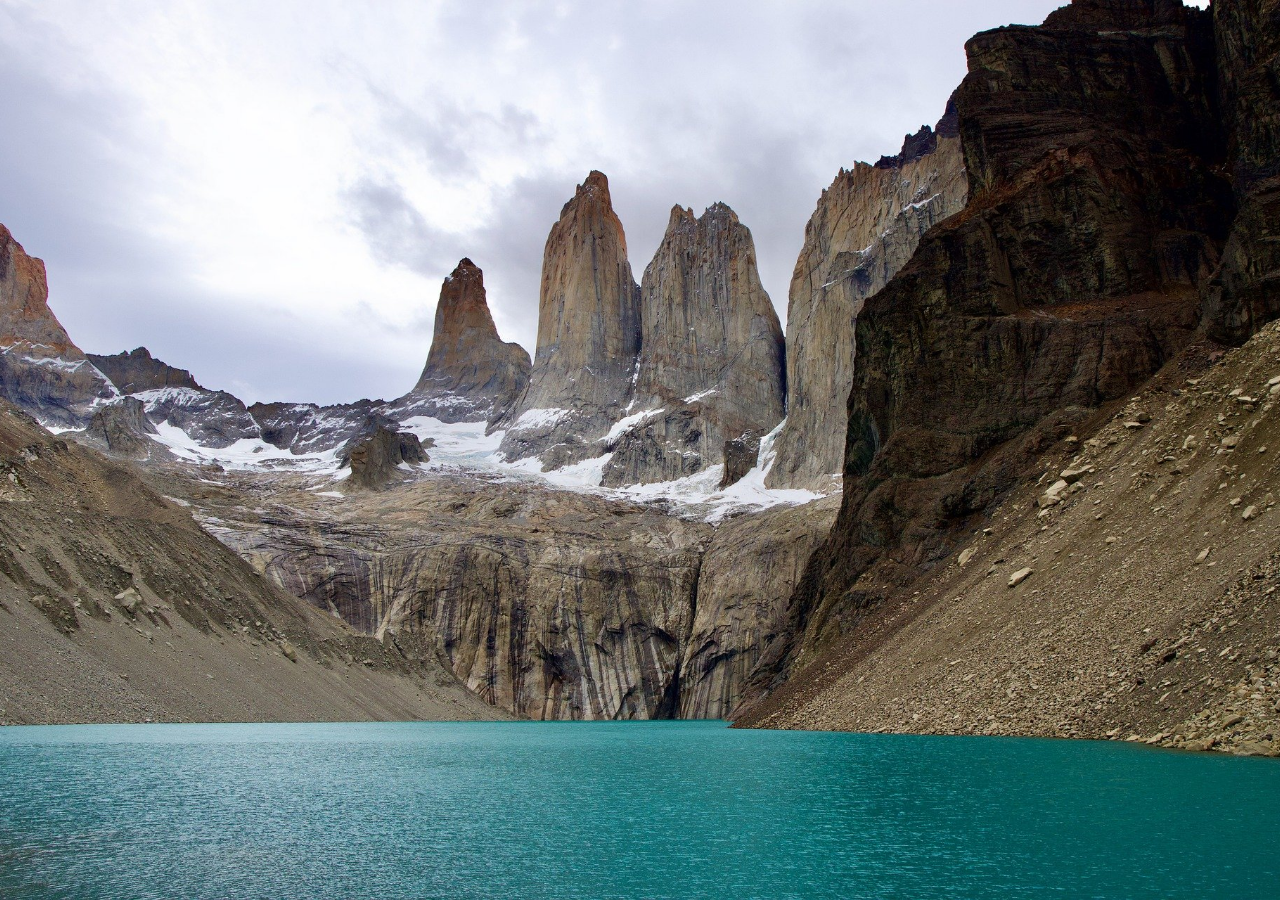
==== slides-lang/out/index.html @ 51832131 "Restructure project" ====
<html>
            <head>
            <link href="style.css" rel="stylesheet"/>
            <script src="navigation.js"></script>

            <!-- For Google font! -->
            <link rel="preconnect" href="https://fonts.googleapis.com">
            <link rel="preconnect" href="https://fonts.gstatic.com" crossorigin>
</head>
            <body onload="init()" onkeydown="keydown(event)">
<section id="intro" class="slide">
<div id="intro-lbl" class="label">
<p>Hello World</p>

</div>
<img id="intro-i" class="image" src="./assets/mountain.jpg"/>
</section>
<section id="hello" class="slide">
<div id="hello-a" class="label">
<p>&quot;&quot; # This could be a title</p>

<ul>
<li>With a list</li>

<li>of elements</li>

<li>to have a nice markdown support</li>

<li>which should be all that&#8217;s needed for text. probably! &quot;&quot;</li>
</ul>

</div>
</section>
</body></html>
---- slides-lang/out/style.css ----
body,
p,
h1,
h2,
h3,
h4,
h5,
h6 {
    padding: 0;
    margin: 0;
}

ul,
ol {
    margin: 0;
}

.slide {
    height: 100dvh;
    width: 100dvw;
    padding: 0;
    margin: 0;
    display: none;
}

.slide.active {
    display: block;
}

.label,
.image {
    position: absolute;
}

.image {
    max-width: 100dvw;
    max-height: 100dvh;
    object-fit: contain;
    object-position: center;
}

.flex {
    display: flex;
}

.horizontal-center {
    display: flex;
    justify-content: center;
    width: 100%;
}

#intro { background: rgb(255, 127, 127, 1);
 }
#intro-lbl {
top: unset;
left: unset;

background: rgb(97, 97, 97, 1);

color: rgb(255, 255, 255, 1);

}
#intro-i {
top: unset;
bottom: unset;
height: 100%;
left: unset;
bottom: unset;
width: 100%;

object-fit: cover;

}
#hello-a {
top: unset;
left: unset;

background: rgb(255, 0, 255, 1);

color: rgb(0, 128, 0, 1);

}
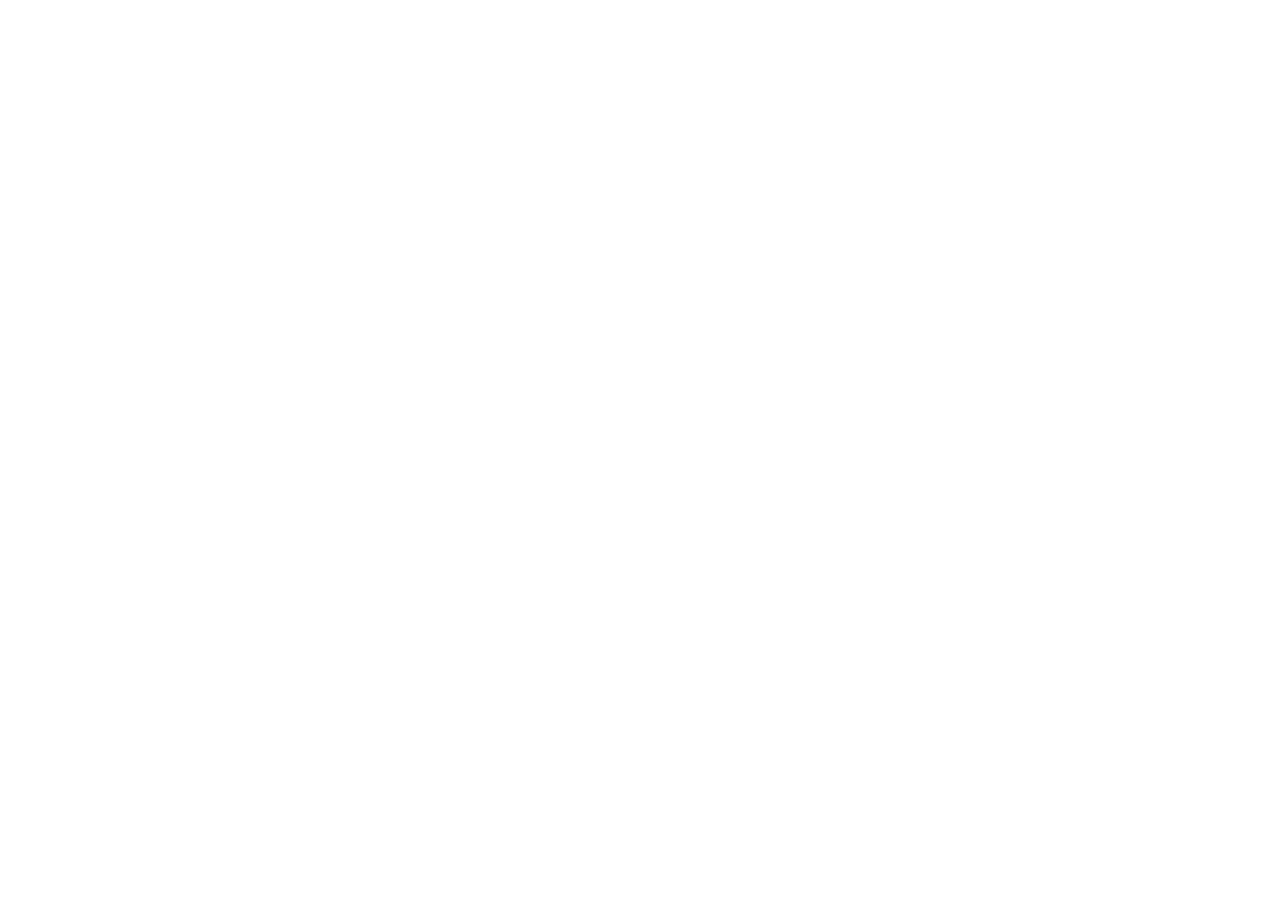
==== commit b8141d4b: "Add type interning" ====
--- a/slides-lang/out/index.html
+++ b/slides-lang/out/index.html
@@ -8,27 +8,4 @@
             <link rel="preconnect" href="https://fonts.gstatic.com" crossorigin>
 </head>
             <body onload="init()" onkeydown="keydown(event)">
-<section id="intro" class="slide">
-<div id="intro-lbl" class="label">
-<p>Hello World</p>
-
-</div>
-<img id="intro-i" class="image" src="./assets/mountain.jpg"/>
-</section>
-<section id="hello" class="slide">
-<div id="hello-a" class="label">
-<p>&quot;&quot; # This could be a title</p>
-
-<ul>
-<li>With a list</li>
-
-<li>of elements</li>
-
-<li>to have a nice markdown support</li>
-
-<li>which should be all that&#8217;s needed for text. probably! &quot;&quot;</li>
-</ul>
-
-</div>
-</section>
 </body></html>
--- a/slides-lang/out/style.css
+++ b/slides-lang/out/style.css
@@ -49,34 +49,3 @@
     width: 100%;
 }
 
-#intro { background: rgb(255, 127, 127, 1);
- }
-#intro-lbl {
-top: unset;
-left: unset;
-
-background: rgb(97, 97, 97, 1);
-
-color: rgb(255, 255, 255, 1);
-
-}
-#intro-i {
-top: unset;
-bottom: unset;
-height: 100%;
-left: unset;
-bottom: unset;
-width: 100%;
-
-object-fit: cover;
-
-}
-#hello-a {
-top: unset;
-left: unset;
-
-background: rgb(255, 0, 255, 1);
-
-color: rgb(0, 128, 0, 1);
-
-}
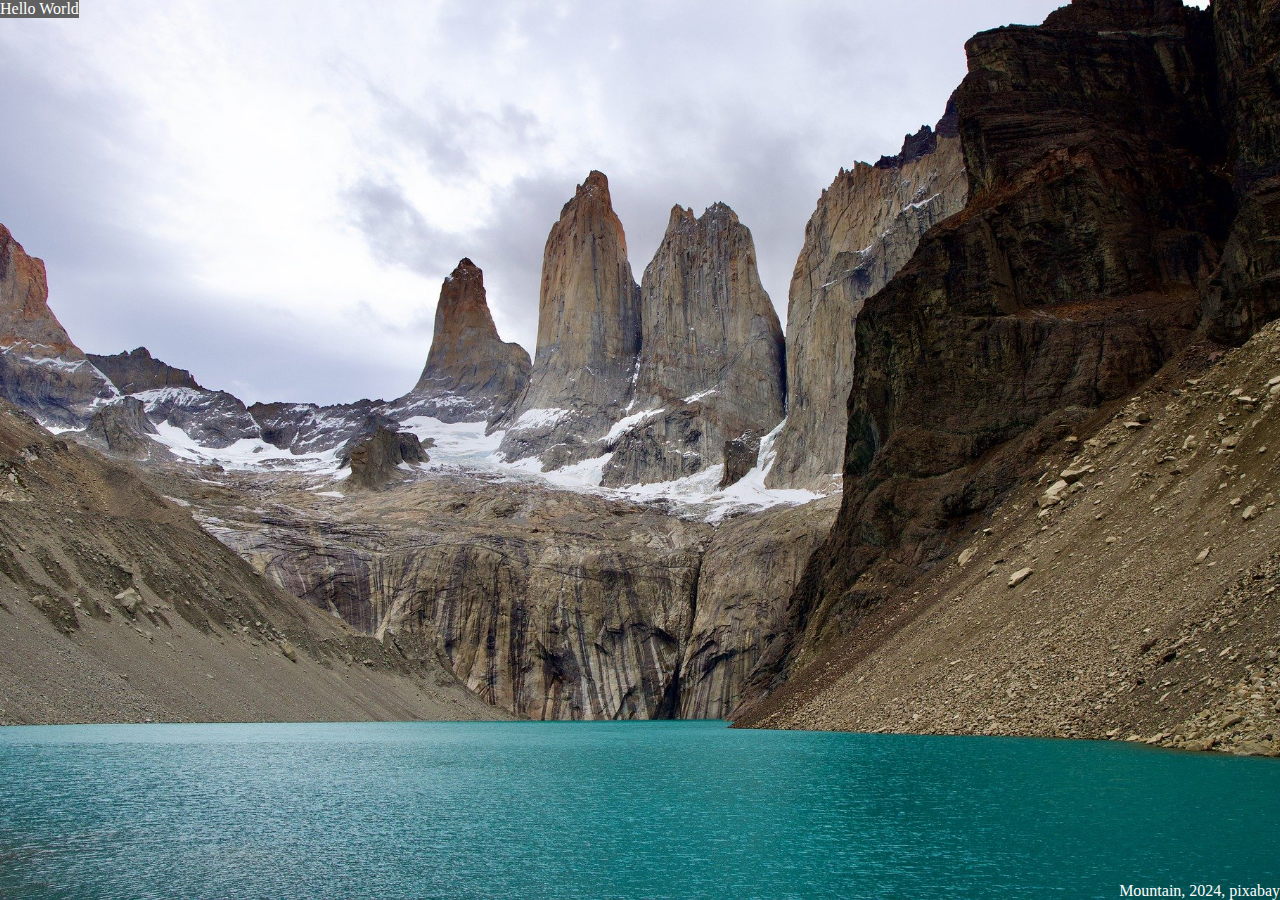
==== commit c80e8178: "Add custom elements" ====
--- a/slides-lang/out/index.html
+++ b/slides-lang/out/index.html
@@ -8,4 +8,33 @@
             <link rel="preconnect" href="https://fonts.gstatic.com" crossorigin>
 </head>
             <body onload="init()" onkeydown="keydown(event)">
+<section id="intro" class="slide">
+<div id="intro-i" class="custom-element ImageWithCaption">
+<img id="intro-i-i_img" class="image" src="./assets/mountain.jpg"/>
+<div id="intro-i-i_captionLabel" class="label">
+<p>Mountain, 2024, pixabay</p>
+
+</div>
+</div>
+<div id="intro-lbl" class="label">
+<p>Hello World</p>
+
+</div>
+</section>
+<section id="hello" class="slide">
+<div id="hello-a" class="label">
+<h1 id='this_could_be_a_title'>This could be a title</h1>
+
+<ul>
+<li>With a list</li>
+
+<li>of elements</li>
+
+<li>to have a nice markdown support</li>
+
+<li>which should be all that&#8217;s needed for text. probably!</li>
+</ul>
+
+</div>
+</section>
 </body></html>
--- a/slides-lang/out/style.css
+++ b/slides-lang/out/style.css
@@ -28,7 +28,8 @@
 }
 
 .label,
-.image {
+.image,
+.custom-element {
     position: absolute;
 }
 
@@ -49,3 +50,67 @@
     width: 100%;
 }
 
+#intro { 
+ }
+#intro-i {
+            z-index: 0;
+            top: 0px;
+bottom: 0px;
+height: 100%;
+left: 0px;
+bottom: 0px;
+width: 100%;
+
+            
+
+        }
+#intro-i-i_img {
+z-index: 0;
+top: 0px;
+bottom: 0px;
+height: 100%;
+left: 0px;
+bottom: 0px;
+width: 100%;
+
+
+object-fit: cover;
+
+}
+#intro-i-i_captionLabel {
+z-index: 1;
+bottom: 0px;
+right: 0px;
+
+
+color: rgb(255, 255, 255, 1);
+font-family: right;
+}
+#intro-lbl {
+z-index: 0;
+top: 0px;
+left: 0px;
+
+background: rgb(97, 97, 97, 1);
+
+color: rgb(255, 255, 255, 1);
+}
+#hello { 
+ }
+#hello-a {
+z-index: 0;
+top: 0px;
+left: 0px;
+
+background: rgb(255, 0, 255, 1);
+
+color: rgb(0, 128, 0, 1);
+}
+.blue_bg {
+
+
+}
+.default {
+
+
+}
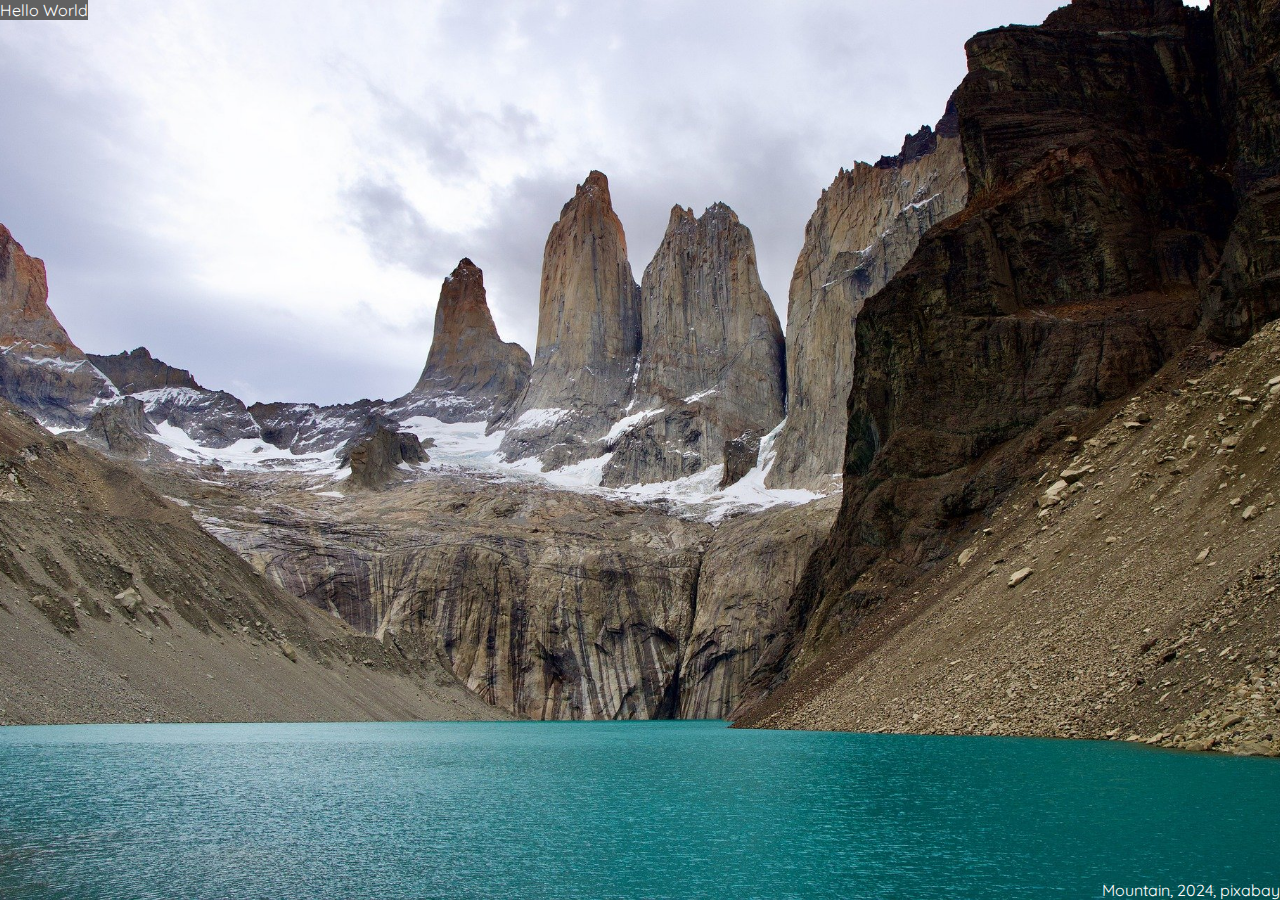
==== commit 12195a9e: "Support stylings and default stylings" ====
--- a/slides-lang/out/index.html
+++ b/slides-lang/out/index.html
@@ -6,6 +6,7 @@
             <!-- For Google font! -->
             <link rel="preconnect" href="https://fonts.googleapis.com">
             <link rel="preconnect" href="https://fonts.gstatic.com" crossorigin>
+<link href="https://fonts.googleapis.com/css2?family=Quicksand" rel="stylesheet">
 </head>
             <body onload="init()" onkeydown="keydown(event)">
 <section id="intro" class="slide">
@@ -37,4 +38,12 @@
 
 </div>
 </section>
+<section id="code" class="slide">
+<div id="code-a" class="label">
+<pre><code class="language-rust">fn main() {
+    println!(&quot;Hello World!&quot;);
+}</code></pre>
+
+</div>
+</section>
 </body></html>
--- a/slides-lang/out/style.css
+++ b/slides-lang/out/style.css
@@ -84,7 +84,7 @@
 
 
 color: rgb(255, 255, 255, 1);
-font-family: right;
+text-align: right;
 }
 #intro-lbl {
 z-index: 0;
@@ -99,18 +99,34 @@
  }
 #hello-a {
 z-index: 0;
-top: 0px;
-left: 0px;
+top: 50%;
+left: 50%;
+transform: translate(-50%, -50%);
 
-background: rgb(255, 0, 255, 1);
 
-color: rgb(0, 128, 0, 1);
+}
+#code { 
+ }
+#code-a {
+z-index: 0;
+top: 50%;
+left: 50%;
+transform: translate(-50%, -50%);
+
+
 }
 .blue_bg {
 
+color: rgb(255, 255, 255, 1);
 
 }
-.default {
+.slide {
+background: rgb(120, 160, 180, 1);
 
 
 }
+.label {
+
+font-family: "Quicksand";
+
+}
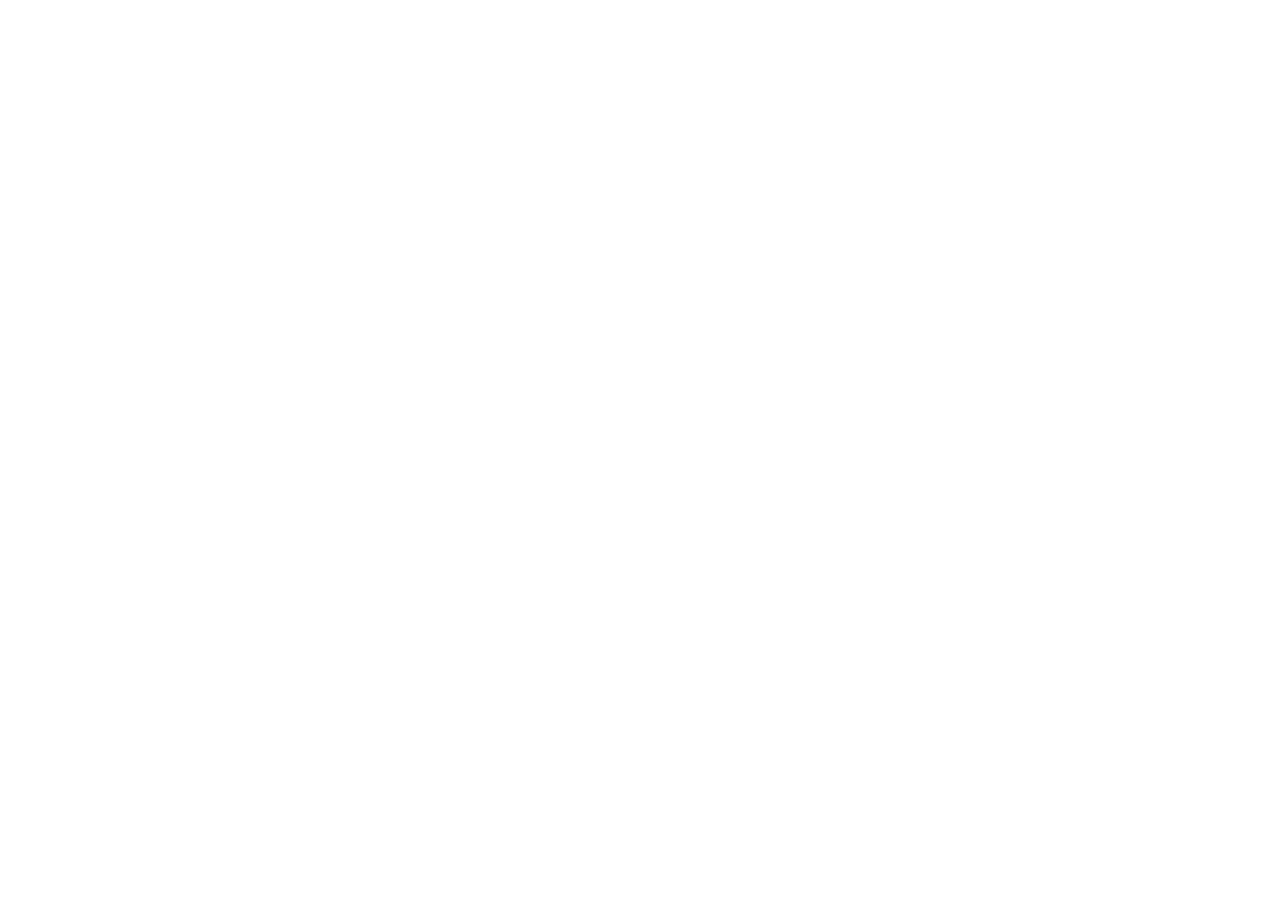
==== commit c3ddc8fc: "Add arrays and style units" ====
--- a/slides-lang/out/index.html
+++ b/slides-lang/out/index.html
@@ -6,44 +6,6 @@
             <!-- For Google font! -->
             <link rel="preconnect" href="https://fonts.googleapis.com">
             <link rel="preconnect" href="https://fonts.gstatic.com" crossorigin>
-<link href="https://fonts.googleapis.com/css2?family=Quicksand" rel="stylesheet">
 </head>
             <body onload="init()" onkeydown="keydown(event)">
-<section id="intro" class="slide">
-<div id="intro-i" class="custom-element ImageWithCaption">
-<img id="intro-i-i_img" class="image" src="./assets/mountain.jpg"/>
-<div id="intro-i-i_captionLabel" class="label">
-<p>Mountain, 2024, pixabay</p>
-
-</div>
-</div>
-<div id="intro-lbl" class="label">
-<p>Hello World</p>
-
-</div>
-</section>
-<section id="hello" class="slide">
-<div id="hello-a" class="label">
-<h1 id='this_could_be_a_title'>This could be a title</h1>
-
-<ul>
-<li>With a list</li>
-
-<li>of elements</li>
-
-<li>to have a nice markdown support</li>
-
-<li>which should be all that&#8217;s needed for text. probably!</li>
-</ul>
-
-</div>
-</section>
-<section id="code" class="slide">
-<div id="code-a" class="label">
-<pre><code class="language-rust">fn main() {
-    println!(&quot;Hello World!&quot;);
-}</code></pre>
-
-</div>
-</section>
 </body></html>
--- a/slides-lang/out/style.css
+++ b/slides-lang/out/style.css
@@ -50,83 +50,3 @@
     width: 100%;
 }
 
-#intro { 
- }
-#intro-i {
-            z-index: 0;
-            top: 0px;
-bottom: 0px;
-height: 100%;
-left: 0px;
-bottom: 0px;
-width: 100%;
-
-            
-
-        }
-#intro-i-i_img {
-z-index: 0;
-top: 0px;
-bottom: 0px;
-height: 100%;
-left: 0px;
-bottom: 0px;
-width: 100%;
-
-
-object-fit: cover;
-
-}
-#intro-i-i_captionLabel {
-z-index: 1;
-bottom: 0px;
-right: 0px;
-
-
-color: rgb(255, 255, 255, 1);
-text-align: right;
-}
-#intro-lbl {
-z-index: 0;
-top: 0px;
-left: 0px;
-
-background: rgb(97, 97, 97, 1);
-
-color: rgb(255, 255, 255, 1);
-}
-#hello { 
- }
-#hello-a {
-z-index: 0;
-top: 50%;
-left: 50%;
-transform: translate(-50%, -50%);
-
-
-}
-#code { 
- }
-#code-a {
-z-index: 0;
-top: 50%;
-left: 50%;
-transform: translate(-50%, -50%);
-
-
-}
-.blue_bg {
-
-color: rgb(255, 255, 255, 1);
-
-}
-.slide {
-background: rgb(120, 160, 180, 1);
-
-
-}
-.label {
-
-font-family: "Quicksand";
-
-}
